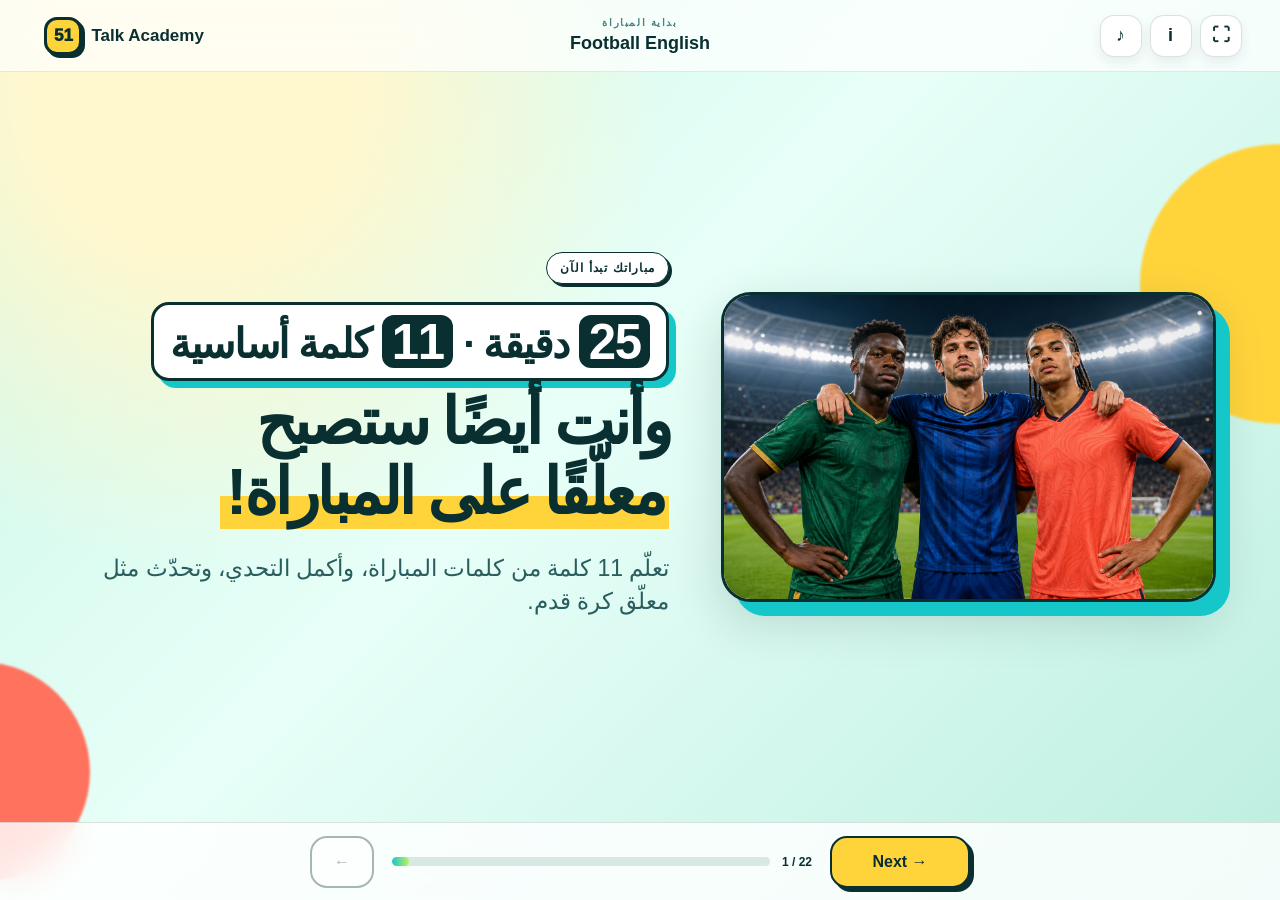
==== index.html @ 07171f73 "Publish Football English interactive H5" ====
<!doctype html>
<html lang="en">
<head>
  <meta charset="utf-8" />
  <meta name="viewport" content="width=device-width,initial-scale=1,viewport-fit=cover" />
  <meta name="theme-color" content="#082c2d" />
  <title>Football English | Interactive Trial Lesson</title>
  <link rel="stylesheet" href="styles.css" />
</head>
<body>
  <div id="app" class="app-shell">
    <header class="topbar">
      <button class="brand" id="homeBtn" aria-label="Restart lesson">
        <span class="brand-mark">51</span><span id="brandName">Talk Academy</span>
      </button>
      <div class="lesson-meta">
        <span class="eyebrow" id="stageLabel">Kick-off</span>
        <strong id="lessonTitle">Football English</strong>
      </div>
      <div class="top-actions">
        <button class="icon-btn" id="soundBtn" aria-label="Toggle sound" title="Sound">♪</button>
        <button class="icon-btn" id="teacherBtn" aria-label="Teacher notes" title="Teacher notes">i</button>
        <button class="icon-btn" id="fullBtn" aria-label="Full screen" title="Full screen">⛶</button>
      </div>
    </header>

    <main id="lesson" class="lesson" aria-live="polite"></main>

    <footer class="player-controls">
      <button id="prevBtn" class="nav-btn secondary" aria-label="Previous scene">←</button>
      <div class="progress-wrap" aria-label="Lesson progress">
        <div class="progress-track"><div id="progressBar" class="progress-bar"></div></div>
        <span id="progressText">1 / 22</span>
      </div>
      <button id="nextBtn" class="nav-btn primary">Next <span>→</span></button>
    </footer>
  </div>

  <dialog id="teacherPanel" class="teacher-panel">
    <form method="dialog" class="teacher-card">
      <div class="panel-head"><div><span class="eyebrow">Teacher mode</span><h2 id="teacherTitle">Kick-off</h2></div><button class="icon-btn" value="close" aria-label="Close">×</button></div>
      <div id="teacherCopy" class="teacher-copy"></div>
      <div class="teacher-tools">
        <button type="button" id="revealBtn" class="tool-btn">Reveal / reset</button>
        <button type="button" id="restartBtn" class="tool-btn">Restart lesson</button>
      </div>
      <p class="shortcut-note">Keyboard: ← → navigate · R reveal/reset · T teacher notes</p>
    </form>
  </dialog>

  <script src="course.config.js"></script>
  <script src="app.js"></script>
</body>
</html>
---- styles.css ----
:root{--ink:#092f30;--ink2:#155354;--cream:#fffaf0;--paper:#fff;--lime:#bdf061;--yellow:#ffd43b;--coral:#ff725e;--teal:#16c7c9;--line:rgba(9,47,48,.14);--shadow:0 18px 50px rgba(4,34,35,.16);font-family:Inter,Avenir Next,Avenir,Segoe UI,Arial,sans-serif;color:var(--ink);background:#dff7ed}
*{box-sizing:border-box}html,body{max-width:100%;overflow-x:hidden}body{margin:0;min-height:100vh;background:radial-gradient(circle at 15% 10%,#fff8ce 0 12%,transparent 35%),linear-gradient(135deg,#c9f6e5,#e7fff8 45%,#bdeee0);overflow-y:hidden}button{font:inherit;color:inherit}.app-shell{width:100%;max-width:100vw;height:100dvh;display:grid;grid-template-rows:72px minmax(0,1fr) 78px;position:relative;isolation:isolate;overflow:hidden}.app-shell:before,.app-shell:after{content:"";position:fixed;border-radius:50%;filter:blur(1px);z-index:-1}.app-shell:before{width:280px;height:280px;background:#ffd43b;right:-140px;top:16%}.app-shell:after{width:220px;height:220px;background:#ff725e;left:-130px;bottom:2%}.topbar{display:grid;grid-template-columns:1fr auto 1fr;align-items:center;padding:12px clamp(16px,3vw,44px);border-bottom:1px solid rgba(9,47,48,.1);background:rgba(255,255,255,.72);backdrop-filter:blur(18px);z-index:5;min-width:0}.brand{border:0;background:none;display:flex;align-items:center;gap:9px;font-weight:850;font-size:17px;cursor:pointer;justify-self:start;min-width:0}.brand-mark{display:grid;place-items:center;width:38px;height:38px;flex:0 0 auto;background:var(--yellow);border:3px solid var(--ink);border-radius:13px;box-shadow:3px 3px 0 var(--ink);font-weight:950}.lesson-meta{text-align:center;line-height:1.15}.lesson-meta strong{font-size:18px}.eyebrow{display:block;text-transform:uppercase;letter-spacing:.16em;font-size:10px;font-weight:900;color:#478182;margin-bottom:4px}.top-actions{justify-self:end;display:flex;gap:8px;min-width:0}.icon-btn{width:42px;height:42px;border:1px solid var(--line);border-radius:14px;background:white;box-shadow:0 5px 12px rgba(9,47,48,.08);cursor:pointer;font-weight:900;font-size:18px}.icon-btn:hover{transform:translateY(-1px);box-shadow:0 8px 18px rgba(9,47,48,.14)}
.lesson{min-height:0;min-width:0;padding:clamp(16px,2.5vw,34px) clamp(16px,5vw,78px);display:grid;place-items:center}.scene{width:min(1180px,100%);min-width:0;height:100%;max-height:680px;display:grid;grid-template-columns:minmax(0,1.1fr) minmax(300px,.9fr);gap:clamp(22px,4vw,64px);align-items:center;animation:sceneIn .35s ease both}.scene>*{min-width:0}.scene.center{grid-template-columns:minmax(0,1fr);text-align:center;max-width:1050px}.scene.compact{max-width:980px}.scene h1{font-size:clamp(43px,6vw,86px);line-height:.95;letter-spacing:-.055em;margin:12px 0 20px}.scene h2{font-size:clamp(34px,4.2vw,62px);line-height:1;letter-spacing:-.04em;margin:6px 0 15px}.scene h3{font-size:clamp(20px,2vw,30px);margin:0 0 10px}.lead{font-size:clamp(18px,1.8vw,26px);line-height:1.45;color:#295d5e;max-width:760px}.kicker{display:inline-flex;align-items:center;gap:8px;padding:8px 13px;border:1px solid var(--ink);border-radius:999px;background:white;font-size:12px;font-weight:900;letter-spacing:.08em;text-transform:uppercase;box-shadow:3px 3px 0 var(--ink)}.accent{color:#e44e3b}.yellow-mark{background:linear-gradient(transparent 58%,var(--yellow) 58%)}.hero-ball{width:min(430px,38vw);aspect-ratio:1;border-radius:50%;display:grid;place-items:center;margin:auto;background:radial-gradient(circle at 36% 28%,#fff 0 6%,#eff5ee 7% 45%,#d3e2d5 46%);border:9px solid var(--ink);box-shadow:20px 24px 0 rgba(22,199,201,.55),var(--shadow);font-size:clamp(100px,15vw,210px);transform:rotate(-8deg);position:relative}.hero-ball:after{content:"";position:absolute;inset:10%;border:4px dashed var(--ink);border-radius:50%;opacity:.2}.tiny-meta{display:flex;gap:12px;flex-wrap:wrap;margin-top:25px}.tiny-meta span{background:white;border:1px solid var(--line);border-radius:12px;padding:9px 12px;font-size:13px;font-weight:800}.prompt-card{background:rgba(255,255,255,.88);border:2px solid var(--ink);border-radius:26px;padding:clamp(22px,3vw,36px);box-shadow:9px 9px 0 var(--ink);text-align:left}.choice-grid{display:grid;grid-template-columns:repeat(2,minmax(0,1fr));gap:12px;margin-top:22px}.choice{min-height:76px;border:2px solid var(--ink);border-radius:18px;background:white;padding:14px 16px;text-align:left;font-weight:850;font-size:17px;cursor:pointer;transition:.16s}.choice:hover{transform:translateY(-2px);box-shadow:4px 5px 0 var(--ink)}.choice.selected{background:var(--yellow);box-shadow:4px 5px 0 var(--ink)}.choice.correct{background:var(--lime)}.choice.wrong{background:#ffd0c9}.feedback{min-height:30px;margin-top:16px;font-weight:850;color:#1b6560}.pitch{width:min(520px,100%);aspect-ratio:1.45;background:#3f9b59;border:8px solid white;outline:3px solid var(--ink);border-radius:24px;position:relative;box-shadow:var(--shadow);overflow:hidden}.pitch:before{content:"";position:absolute;left:50%;top:0;bottom:0;border-left:3px solid rgba(255,255,255,.8)}.pitch:after{content:"";position:absolute;left:50%;top:50%;width:120px;height:120px;border:3px solid rgba(255,255,255,.8);border-radius:50%;transform:translate(-50%,-50%)}.pitch-zone{position:absolute;border:0;border-radius:13px;padding:9px 12px;background:white;font-weight:900;box-shadow:3px 3px 0 var(--ink);cursor:pointer;z-index:2}.pitch-zone.active{background:var(--yellow)}.z-gk{left:3%;top:42%}.z-def{left:22%;top:25%}.z-mid{left:43%;bottom:12%}.z-wing{right:20%;top:15%}.z-str{right:4%;top:42%}.role-card{background:#fff;border:2px solid var(--ink);border-radius:28px;padding:clamp(24px,3vw,40px);box-shadow:10px 10px 0 var(--ink);position:relative;overflow:hidden}.role-card:after{content:attr(data-number);position:absolute;right:-5px;bottom:-45px;font-size:180px;line-height:1;font-weight:950;color:#e8f5ef;z-index:0}.role-card>*{position:relative;z-index:1}.word{font-size:clamp(42px,5vw,70px);font-weight:950;letter-spacing:-.045em}.phonetic{font-family:Georgia,serif;color:#397374;font-size:18px}.definition{font-size:clamp(19px,2vw,27px);line-height:1.4;margin:22px 0}.morph{display:inline-block;background:var(--yellow);padding:8px 12px;border-radius:10px;font-weight:900}.role-visual{width:min(380px,100%);aspect-ratio:1;border:2px solid var(--ink);border-radius:40% 60% 58% 42%/45% 38% 62% 55%;background:linear-gradient(145deg,var(--yellow),#fff2a7);display:grid;place-items:center;font-size:clamp(100px,14vw,190px);box-shadow:15px 16px 0 var(--teal)}.rule-grid{display:grid;grid-template-columns:repeat(2,minmax(0,1fr));gap:16px;margin-top:20px}.rule-card{background:white;border:2px solid var(--ink);border-radius:22px;padding:18px;text-align:left;min-height:150px;cursor:pointer;position:relative}.rule-card:hover,.rule-card.open{transform:translateY(-2px);box-shadow:5px 6px 0 var(--ink)}.rule-card .rule-answer{opacity:0;transform:translateY(5px);transition:.2s}.rule-card.open .rule-answer{opacity:1;transform:none}.rule-icon{font-size:34px}.match-board{display:grid;grid-template-columns:minmax(0,1fr) minmax(0,1fr);gap:14px}.match-col{display:grid;gap:10px;min-width:0}.match-btn{border:2px solid var(--ink);border-radius:15px;padding:13px;background:white;font-weight:850;cursor:pointer;text-align:left;min-width:0}.match-btn.picked{background:var(--yellow)}.match-btn.done{background:var(--lime);opacity:.65}.score-pill{display:inline-flex;background:var(--ink);color:white;border-radius:999px;padding:8px 14px;font-weight:900}.sentence{font-size:clamp(24px,3vw,40px);line-height:1.35;font-weight:850;background:white;border:2px solid var(--ink);border-radius:22px;padding:24px;box-shadow:8px 8px 0 var(--ink)}.word-bank{display:flex;gap:10px;flex-wrap:wrap;justify-content:center;margin-top:22px}.word-chip{border:2px solid var(--ink);background:white;border-radius:999px;padding:10px 16px;font-weight:900;cursor:pointer}.word-chip:hover{background:var(--yellow)}.talk-cards{display:grid;grid-template-columns:repeat(3,minmax(0,1fr));gap:18px;margin-top:26px}.talk-card{background:white;border:2px solid var(--ink);border-radius:22px;padding:22px;text-align:left;cursor:pointer;min-height:180px;display:flex;flex-direction:column;justify-content:space-between;min-width:0}.talk-card:hover,.talk-card.selected{background:var(--yellow);transform:rotate(-1deg);box-shadow:6px 7px 0 var(--ink)}.talk-card span{font-size:34px}.recap-grid{display:grid;grid-template-columns:repeat(3,minmax(0,1fr));gap:14px;margin-top:22px}.recap{background:white;border:2px solid var(--ink);border-radius:18px;padding:18px;min-width:0}.recap strong{display:block;font-size:28px;margin-bottom:4px}.badge{width:150px;height:150px;margin:0 auto 20px;border:4px solid var(--ink);background:var(--yellow);border-radius:50%;display:grid;place-items:center;font-size:70px;box-shadow:10px 10px 0 var(--teal)}
.player-controls{display:grid;grid-template-columns:64px minmax(180px,420px) 140px;gap:18px;align-items:center;justify-content:center;padding:10px 18px calc(10px + env(safe-area-inset-bottom));background:rgba(255,255,255,.82);backdrop-filter:blur(18px);border-top:1px solid var(--line);z-index:5}.nav-btn{height:52px;border:2px solid var(--ink);border-radius:17px;font-weight:900;cursor:pointer}.nav-btn.primary{background:var(--yellow);box-shadow:4px 4px 0 var(--ink)}.nav-btn.secondary{background:white}.nav-btn:disabled{opacity:.35;box-shadow:none;cursor:not-allowed}.progress-wrap{display:flex;align-items:center;gap:12px}.progress-track{height:9px;background:#d8e8e2;border-radius:999px;overflow:hidden;flex:1}.progress-bar{height:100%;width:0;background:linear-gradient(90deg,var(--teal),var(--lime));border-radius:inherit;transition:width .3s}.progress-wrap span{font-size:12px;font-weight:900;white-space:nowrap}.teacher-panel{border:0;background:transparent;padding:18px;max-width:580px;width:calc(100% - 32px)}.teacher-panel::backdrop{background:rgba(3,28,29,.56);backdrop-filter:blur(5px)}.teacher-card{background:#fffdf5;border:2px solid var(--ink);border-radius:26px;padding:28px;box-shadow:12px 12px 0 var(--ink)}.panel-head{display:flex;justify-content:space-between;gap:20px}.panel-head h2{margin:0;font-size:30px}.teacher-copy{font-size:17px;line-height:1.55;color:#315f60;margin:20px 0}.teacher-tools{display:flex;gap:10px;flex-wrap:wrap}.tool-btn{border:2px solid var(--ink);border-radius:13px;background:var(--yellow);font-weight:900;padding:11px 15px;cursor:pointer}.shortcut-note{font-size:12px;color:#719091;margin:18px 0 0}@keyframes sceneIn{from{opacity:0;transform:translateY(10px)}to{opacity:1;transform:none}}
@media(max-width:760px){body{overflow-y:auto}.app-shell{min-height:100dvh;height:auto;grid-template-rows:62px minmax(calc(100dvh - 132px),auto) 70px}.topbar{grid-template-columns:minmax(0,1fr) auto;padding:8px 12px}.lesson-meta{display:none}.brand{grid-column:1;font-size:14px}.brand>span:last-child{overflow:hidden;text-overflow:ellipsis;white-space:nowrap}.brand-mark{width:34px;height:34px}.top-actions{grid-column:2;gap:5px}.icon-btn{width:38px;height:38px}.lesson{padding:22px 16px 30px;align-items:start;overflow:hidden}.scene,.scene.center{width:100%;grid-template-columns:minmax(0,1fr);gap:26px;height:auto;max-height:none}.scene h1{font-size:42px;overflow-wrap:anywhere}.scene h2{font-size:37px;overflow-wrap:anywhere}.hero-ball{width:210px;font-size:110px;order:-1}.pitch{margin:auto}.pitch-zone{font-size:11px;padding:7px}.choice-grid,.rule-grid,.talk-cards,.recap-grid{grid-template-columns:minmax(0,1fr)}.choice{min-height:62px}.role-visual{width:220px;font-size:110px;margin:auto;order:-1}.role-card{box-shadow:6px 6px 0 var(--ink)}.talk-card{min-height:120px}.player-controls{position:sticky;bottom:0;width:100%;grid-template-columns:52px minmax(0,1fr) 102px;gap:10px}.nav-btn{height:48px}.progress-wrap{min-width:0}.progress-wrap span{display:none}.teacher-card{padding:20px}.match-board{gap:8px}.match-btn{font-size:13px;padding:10px}}
@media(prefers-reduced-motion:reduce){*{animation:none!important;transition:none!important}}

/* Original football illustration system */
.scene h1{line-height:1.03}.hero-title{display:flex;flex-direction:column;align-items:flex-start;gap:.08em}.hero-title>span{display:block}.yellow-mark{padding:0 .07em .08em;box-decoration-break:clone;-webkit-box-decoration-break:clone}.art-frame{width:100%;max-width:520px;margin:auto;border:3px solid var(--ink);border-radius:30px;overflow:hidden;background:#fff;box-shadow:14px 14px 0 var(--teal),var(--shadow);aspect-ratio:4/3}.art-frame img{display:block;width:100%;height:100%;object-fit:cover}.hero-art{max-width:560px;aspect-ratio:4/3;transform:rotate(1.5deg)}.tiny-meta span b{display:inline-grid;place-items:center;min-width:25px;height:25px;padding:0 5px;border-radius:8px;background:var(--yellow);margin-right:5px}.split-card{padding:20px 26px;margin-bottom:16px}.split-card .definition{margin:12px 0}.rules-scene{grid-template-columns:minmax(0,1.2fr) minmax(300px,.8fr)}.rule-icon{display:grid;place-items:center;width:38px;height:38px;border-radius:12px;background:var(--yellow);border:2px solid var(--ink);font-size:17px;font-weight:950}.talk-cards{grid-template-columns:1fr;gap:10px;margin-top:20px}.talk-card{min-height:102px;padding:15px 18px;display:grid;grid-template-columns:48px 1fr auto;align-items:center;gap:12px}.talk-card span{font-size:15px;font-weight:950;color:white;background:var(--ink);border-radius:12px;padding:10px 7px;text-align:center}.talk-card h3{margin:0}.talk-card small{white-space:nowrap}.badge{display:none}
@media(max-width:760px){.hero-title{gap:.1em}.scene h1{line-height:1.02}.art-frame,.hero-art{width:min(310px,100%);order:-1;box-shadow:8px 8px 0 var(--teal)}.rules-scene{grid-template-columns:minmax(0,1fr)}.rules-scene .art-frame{order:-1}.split-card{padding:18px}.talk-card{grid-template-columns:42px 1fr}.talk-card small{grid-column:2}.tiny-meta{gap:8px}.tiny-meta span{padding:8px 10px}}

/* Faithful 25-slide edition */
.art-frame{aspect-ratio:16/10;max-width:590px}.vocab-scene{grid-template-columns:minmax(0,1fr) minmax(360px,1fr)}.vocab-scene .role-card{max-width:650px}.word small{font-size:.28em;letter-spacing:0;color:#397374;margin-left:.18em}.form-stack{display:flex;gap:8px;flex-wrap:wrap}.speak-word{margin-top:18px;border:2px solid var(--ink);border-radius:13px;background:var(--lime);padding:10px 14px;font-weight:900;cursor:pointer}.warm-list,.talk-list{display:grid;gap:10px;margin-top:20px}.talk-line{border:2px solid var(--ink);border-radius:15px;background:#fff;padding:12px 15px;text-align:left;font-weight:800;cursor:pointer}.talk-line:hover,.talk-line.selected{background:var(--yellow);box-shadow:4px 4px 0 var(--ink)}.talk-line b{display:inline-grid;place-items:center;width:30px;height:30px;background:var(--ink);color:white;border-radius:9px;margin-right:10px}.fact-grid{display:flex;gap:9px;flex-wrap:wrap}.fact-grid span{background:white;border:2px solid var(--ink);border-radius:999px;padding:8px 13px;font-weight:900}.compact-bank{margin:10px auto 18px;max-width:980px}.word-chip.selected{background:var(--yellow);box-shadow:3px 3px 0 var(--ink)}.fill-grid{display:grid;grid-template-columns:repeat(2,minmax(0,1fr));gap:12px;text-align:left}.fill-card{border:2px solid var(--ink);border-radius:16px;background:#fff;padding:15px;min-height:92px;text-align:left;font-size:16px;line-height:1.4;cursor:pointer}.fill-card span{display:block;color:#6a8989;font-size:12px;margin-top:9px}.fill-card.correct{background:#ddf7ad}.fill-card.wrong{background:#ffd0c9}.answer-grid{display:grid;grid-template-columns:repeat(4,minmax(0,1fr));gap:11px;margin-top:22px}.answer-grid div{display:flex;gap:10px;align-items:center;background:white;border:2px solid var(--ink);border-radius:15px;padding:12px;text-align:left}.answer-grid b{display:grid;place-items:center;width:28px;height:28px;border-radius:8px;background:var(--yellow)}.map-grid{display:flex;max-width:900px;margin:20px auto;gap:12px;justify-content:center;align-items:center;flex-wrap:wrap}.map-core{order:-1;flex-basis:100%;font-size:clamp(30px,4vw,52px);color:white;background:var(--ink);border-radius:22px;padding:18px}.note-grid{display:grid;grid-template-columns:repeat(2,minmax(0,1fr));gap:16px;margin-top:22px}.note-grid div{background:white;border:2px solid var(--ink);border-radius:20px;padding:24px;font-size:18px}.note-grid b{display:block;margin-top:8px}.cefr-grid{display:grid;gap:8px;text-align:left;margin-top:20px}.cefr-grid div{display:grid;grid-template-columns:72px 1fr;align-items:center;background:white;border:2px solid var(--ink);border-radius:14px;overflow:hidden}.cefr-grid strong{display:grid;place-items:center;height:100%;min-height:52px;background:var(--yellow);font-size:22px}.cefr-grid span{padding:10px 14px}.practice-scene{overflow:auto}.practice-scene>div{width:100%}
@media(max-width:760px){.vocab-scene{grid-template-columns:minmax(0,1fr)}.vocab-scene .art-frame{order:-1}.vocab-scene .word{font-size:42px}.vocab-scene .definition{font-size:19px;margin:14px 0}.fill-grid,.answer-grid,.note-grid{grid-template-columns:minmax(0,1fr)}.practice-scene{overflow:visible}.compact-bank{justify-content:flex-start}.word-chip{font-size:13px;padding:8px 11px}.answer-grid{max-height:none}.cefr-grid div{grid-template-columns:52px 1fr}.scene{padding-bottom:8px}}
.warm-vocab{margin-top:14px}.warm-vocab span{background:var(--yellow)}.profile-intro{margin-bottom:12px}.profile-list{display:grid;grid-template-columns:repeat(2,minmax(0,1fr));gap:8px}.profile-list span{background:white;border:1px solid var(--line);border-radius:11px;padding:9px 11px;font-weight:800}
@media(max-width:760px){.profile-list{grid-template-columns:minmax(0,1fr)}.profile-list span{font-size:13px;padding:7px 9px}}
.fill-card.active{background:#fff4b8;box-shadow:5px 5px 0 var(--ink);transform:translateY(-2px)}
.cefr-scene{display:grid;place-items:center}.cefr-original{display:block;width:min(1180px,100%);max-height:100%;object-fit:contain;border:2px solid var(--ink);border-radius:20px;box-shadow:10px 10px 0 var(--teal)}
@media(max-width:760px){.cefr-original{width:100%;box-shadow:6px 6px 0 var(--teal)}}

/* Position review: positions are separated from match events for accuracy. */
.position-review{max-width:1180px!important;text-align:left!important}.position-review-inner{width:100%;height:100%;display:grid;grid-template-rows:auto minmax(0,1fr) auto;gap:10px}.position-heading{text-align:center}.position-heading h2{font-size:clamp(30px,3.3vw,48px);margin:6px 0}.position-heading p{margin:0 auto;color:#376b6b;font-size:14px}.position-layout{min-height:0;display:grid;grid-template-columns:minmax(0,1.7fr) minmax(260px,.8fr);gap:18px;align-items:stretch}.position-pitch{position:relative;min-height:390px;border:7px solid white;outline:3px solid var(--ink);border-radius:24px;background:linear-gradient(90deg,rgba(255,255,255,.045) 50%,transparent 50%),repeating-linear-gradient(0deg,#3c9a57 0 42px,#439f5e 42px 84px);overflow:hidden;box-shadow:8px 8px 0 var(--teal)}.position-pitch:before{content:"";position:absolute;left:50%;top:0;bottom:0;border-left:3px solid rgba(255,255,255,.78)}.position-pitch:after{content:"";position:absolute;left:50%;top:50%;width:105px;height:105px;border:3px solid rgba(255,255,255,.78);border-radius:50%;transform:translate(-50%,-50%)}.goal{position:absolute;top:33%;height:34%;width:7%;border:3px solid rgba(255,255,255,.85);z-index:1}.goal-top{left:-3px;border-left:0}.goal-bottom{right:-3px;border-right:0}.halfway{position:absolute;left:0;right:0;top:50%;border-top:0}.centre-circle{display:none}.position-token{position:absolute;z-index:3;transform:translate(-50%,-50%);border:2px solid var(--ink);border-radius:13px;background:#fff;padding:7px 9px;line-height:1.05;box-shadow:3px 3px 0 var(--ink);cursor:pointer;white-space:nowrap}.position-token:hover{background:var(--yellow);transform:translate(-50%,-54%)}.position-token b,.position-token small{display:block}.position-token b{font-size:14px}.position-token small{font-size:9px;color:#517777;margin-top:3px}.pos-goalkeeper{left:7%;top:50%}.pos-defender{left:24%;top:50%}.pos-midfielder{left:45%;top:65%}.pos-playmaker{left:61%;top:48%}.pos-winger{left:73%;top:18%}.pos-striker{left:88%;top:50%}.match-terms{display:grid;grid-template-rows:auto auto repeat(4,1fr);gap:7px}.match-terms h3{font-size:15px;margin:2px 0;text-align:center}.match-terms button{border:2px solid var(--ink);border-radius:13px;background:#fff;padding:8px 10px;text-align:left;cursor:pointer}.match-terms button:hover{background:var(--yellow)}.match-terms b,.match-terms small{display:block}.match-terms b{font-size:14px}.match-terms small{font-size:10px;color:#517777;margin-top:2px;line-height:1.2}.match-terms .player-general{background:var(--yellow)}.position-note{text-align:center;margin:0;color:#376b6b;font-size:12px;font-weight:750}

/* The full original CEFR chart must stay above the player controls. */
.cefr-scene{width:100%!important;max-width:none!important;height:100%!important;max-height:100%!important;min-height:0;overflow:hidden;padding:0}.cefr-original{width:auto!important;height:auto!important;max-width:100%!important;max-height:calc(100dvh - 220px)!important;object-fit:contain!important}
@media(max-width:760px){.position-review{padding-bottom:10px}.position-review-inner{height:auto}.position-layout{grid-template-columns:minmax(0,1fr);gap:20px}.position-pitch{min-height:330px}.position-heading h2{font-size:34px}.position-heading p{font-size:13px}.match-terms{grid-template-rows:auto auto repeat(4,auto)}.position-token{padding:6px 7px}.position-token b{font-size:11px}.position-token small{font-size:8px}.pos-goalkeeper{left:14%;top:62%}.pos-defender{left:32%;top:40%}.pos-midfielder{left:46%;top:75%}.pos-playmaker{left:61%;top:49%}.pos-winger{left:75%;top:20%}.pos-striker{left:85%;top:68%}.position-note{text-align:left}.cefr-scene{height:calc(100dvh - 132px)!important;display:grid;place-items:center}.cefr-original{max-height:calc(100dvh - 190px)!important}}

/* High-impact opening promise supplied by the course owner. */
.hook-title{display:grid;gap:10px;margin:18px 0 20px!important;line-height:.98!important}.hook-numbers{display:block;width:max-content;max-width:100%;padding:10px 16px;border:3px solid var(--ink);border-radius:18px;background:#fff;box-shadow:7px 7px 0 var(--teal);font-size:clamp(25px,3.2vw,45px);letter-spacing:-.035em}.hook-numbers b{display:inline-block;color:#fff;background:var(--ink);border-radius:12px;padding:.05em .2em;font-size:1.2em}.hook-payoff{display:block;font-size:clamp(40px,5vw,72px);letter-spacing:-.055em}.hook-payoff em{display:inline-block;margin-top:7px;padding:0 .1em .08em;background:linear-gradient(transparent 52%,var(--yellow) 52%);font-style:normal;color:var(--ink)}
.hook-copy{text-align:right}.hook-copy .hook-numbers{margin-left:auto}.hook-copy .lead{margin-left:auto}
@media(max-width:760px){.hook-scene .art-frame{order:-1}.hook-title{gap:8px!important;margin:12px 0 16px!important}.hook-numbers{font-size:23px;padding:8px 10px;border-radius:14px;box-shadow:5px 5px 0 var(--teal)}.hook-payoff{font-size:39px;line-height:1.04;letter-spacing:-.045em}.hook-scene .lead{font-size:18px}}

/* Low-pressure exit task: two choices build one spoken sentence. */
.mini-challenge{grid-template-columns:minmax(360px,1.05fr) minmax(420px,.95fr);gap:clamp(24px,3vw,46px);max-width:1240px}.challenge-visual{position:relative;overflow:hidden;aspect-ratio:16/11;border:3px solid var(--ink);border-radius:28px;background:#fff;box-shadow:12px 12px 0 var(--teal),var(--shadow)}.challenge-visual img{width:100%;height:100%;display:block;object-fit:cover}.challenge-visual span{position:absolute;left:18px;top:18px;padding:9px 13px;border:2px solid var(--ink);border-radius:999px;background:var(--yellow);box-shadow:3px 3px 0 var(--ink);font-size:12px;font-weight:950;letter-spacing:.08em}.challenge-panel{background:rgba(255,255,255,.94);border:2px solid var(--ink);border-radius:28px;padding:clamp(20px,2.4vw,34px);box-shadow:10px 10px 0 var(--ink)}.challenge-panel h2{font-size:clamp(32px,3.7vw,52px);margin:14px 0 10px}.challenge-ar{margin:0 0 15px;color:#376b6b;font-size:16px;line-height:1.5}.challenge-step{display:grid;grid-template-columns:34px minmax(0,1fr);gap:10px;align-items:start;margin:12px 0}.challenge-step>b{display:grid;place-items:center;width:30px;height:30px;border-radius:9px;background:var(--ink);color:#fff}.challenge-step strong{display:block;margin:4px 0 8px}.challenge-options{display:flex;gap:7px;flex-wrap:wrap}.challenge-options button{border:2px solid var(--ink);border-radius:999px;background:#fff;padding:8px 11px;font-size:13px;font-weight:900;cursor:pointer}.challenge-options button:hover,.challenge-options button.selected{background:var(--yellow);box-shadow:2px 2px 0 var(--ink)}.challenge-sentence{margin-top:14px;padding:13px 16px;border:2px solid var(--ink);border-radius:15px;background:#f4fbf7;font-size:clamp(21px,2.2vw,30px);font-weight:900}.challenge-sentence.success{background:var(--lime)}.challenge-feedback{min-height:24px;margin:8px 0 4px;color:#2b6464;font-size:13px;font-weight:800}.challenge-actions{display:flex;align-items:center;gap:12px;flex-wrap:wrap}.challenge-help{border:2px solid var(--ink);border-radius:12px;background:#fff;padding:8px 11px;font-size:12px;font-weight:900;cursor:pointer}.challenge-help:hover{background:var(--yellow)}#challengeSuccess{font-size:11px;font-weight:950;color:#16725d;letter-spacing:.05em}
@media(max-width:760px){.mini-challenge{grid-template-columns:minmax(0,1fr);gap:20px}.challenge-visual{order:-1;width:100%;aspect-ratio:16/10;box-shadow:7px 7px 0 var(--teal)}.challenge-panel{padding:18px;box-shadow:6px 6px 0 var(--ink)}.challenge-panel h2{font-size:34px}.challenge-ar{font-size:14px}.challenge-options button{font-size:12px;padding:7px 9px}.challenge-step{grid-template-columns:30px minmax(0,1fr)}.challenge-sentence{font-size:21px}}
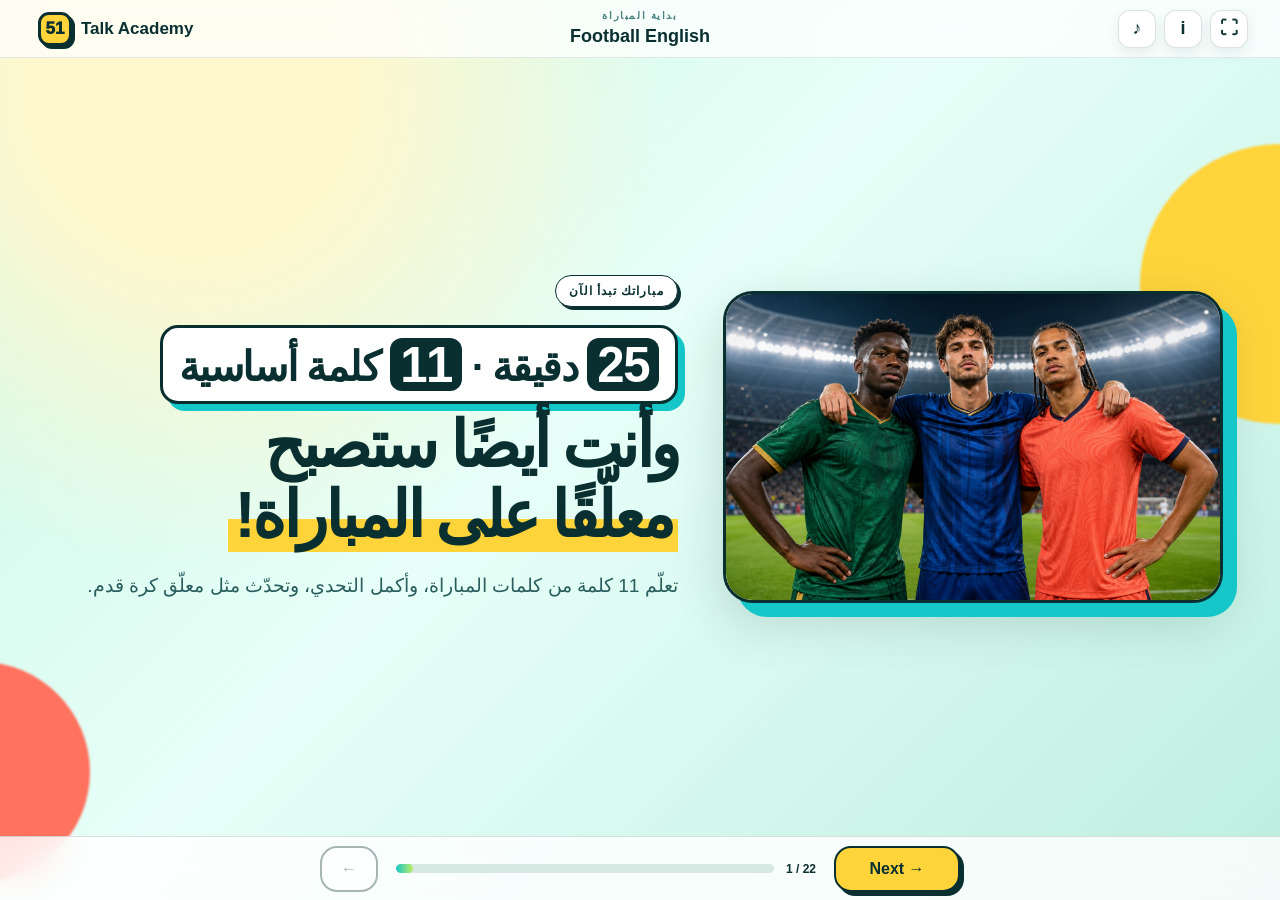
==== commit 1c6022d5: "Fit courseware in standard browser windows" ====
--- a/index.html
+++ b/index.html
@@ -5,7 +5,7 @@
   <meta name="viewport" content="width=device-width,initial-scale=1,viewport-fit=cover" />
   <meta name="theme-color" content="#082c2d" />
   <title>Football English | Interactive Trial Lesson</title>
-  <link rel="stylesheet" href="styles.css" />
+  <link rel="stylesheet" href="styles.css?v=2.3.2" />
 </head>
 <body>
   <div id="app" class="app-shell">
@@ -48,7 +48,7 @@
     </form>
   </dialog>
 
-  <script src="course.config.js"></script>
-  <script src="app.js"></script>
+  <script src="course.config.js?v=2.3.2"></script>
+  <script src="app.js?v=2.3.2"></script>
 </body>
 </html>
--- a/styles.css
+++ b/styles.css
@@ -33,3 +33,37 @@
 /* Low-pressure exit task: two choices build one spoken sentence. */
 .mini-challenge{grid-template-columns:minmax(360px,1.05fr) minmax(420px,.95fr);gap:clamp(24px,3vw,46px);max-width:1240px}.challenge-visual{position:relative;overflow:hidden;aspect-ratio:16/11;border:3px solid var(--ink);border-radius:28px;background:#fff;box-shadow:12px 12px 0 var(--teal),var(--shadow)}.challenge-visual img{width:100%;height:100%;display:block;object-fit:cover}.challenge-visual span{position:absolute;left:18px;top:18px;padding:9px 13px;border:2px solid var(--ink);border-radius:999px;background:var(--yellow);box-shadow:3px 3px 0 var(--ink);font-size:12px;font-weight:950;letter-spacing:.08em}.challenge-panel{background:rgba(255,255,255,.94);border:2px solid var(--ink);border-radius:28px;padding:clamp(20px,2.4vw,34px);box-shadow:10px 10px 0 var(--ink)}.challenge-panel h2{font-size:clamp(32px,3.7vw,52px);margin:14px 0 10px}.challenge-ar{margin:0 0 15px;color:#376b6b;font-size:16px;line-height:1.5}.challenge-step{display:grid;grid-template-columns:34px minmax(0,1fr);gap:10px;align-items:start;margin:12px 0}.challenge-step>b{display:grid;place-items:center;width:30px;height:30px;border-radius:9px;background:var(--ink);color:#fff}.challenge-step strong{display:block;margin:4px 0 8px}.challenge-options{display:flex;gap:7px;flex-wrap:wrap}.challenge-options button{border:2px solid var(--ink);border-radius:999px;background:#fff;padding:8px 11px;font-size:13px;font-weight:900;cursor:pointer}.challenge-options button:hover,.challenge-options button.selected{background:var(--yellow);box-shadow:2px 2px 0 var(--ink)}.challenge-sentence{margin-top:14px;padding:13px 16px;border:2px solid var(--ink);border-radius:15px;background:#f4fbf7;font-size:clamp(21px,2.2vw,30px);font-weight:900}.challenge-sentence.success{background:var(--lime)}.challenge-feedback{min-height:24px;margin:8px 0 4px;color:#2b6464;font-size:13px;font-weight:800}.challenge-actions{display:flex;align-items:center;gap:12px;flex-wrap:wrap}.challenge-help{border:2px solid var(--ink);border-radius:12px;background:#fff;padding:8px 11px;font-size:12px;font-weight:900;cursor:pointer}.challenge-help:hover{background:var(--yellow)}#challengeSuccess{font-size:11px;font-weight:950;color:#16725d;letter-spacing:.05em}
 @media(max-width:760px){.mini-challenge{grid-template-columns:minmax(0,1fr);gap:20px}.challenge-visual{order:-1;width:100%;aspect-ratio:16/10;box-shadow:7px 7px 0 var(--teal)}.challenge-panel{padding:18px;box-shadow:6px 6px 0 var(--ink)}.challenge-panel h2{font-size:34px}.challenge-ar{font-size:14px}.challenge-options button{font-size:12px;padding:7px 9px}.challenge-step{grid-template-columns:30px minmax(0,1fr)}.challenge-sentence{font-size:21px}}
+
+/* Fit complete lesson pages inside an ordinary desktop browser window. */
+@media (min-width:761px) and (max-height:900px){
+ .app-shell{grid-template-rows:58px minmax(0,1fr) 64px}
+ .topbar{padding:7px clamp(16px,2.5vw,36px)}
+ .brand-mark{width:34px;height:34px;border-radius:11px}
+ .icon-btn{width:38px;height:38px;border-radius:12px}
+ .lesson{padding:10px clamp(20px,3.5vw,52px)}
+ .scene{height:100%;max-height:100%;gap:clamp(18px,3vw,42px)}
+ .scene h1{font-size:clamp(38px,5.1vw,68px);margin:8px 0 13px}
+ .scene h2{font-size:clamp(30px,3.5vw,49px);margin:4px 0 10px}
+ .lead{font-size:clamp(16px,1.5vw,21px)}
+ .art-frame{max-width:500px;max-height:calc(100dvh - 156px)}
+ .role-card{padding:clamp(18px,2vw,28px)}
+ .word{font-size:clamp(38px,4.2vw,58px)}
+ .definition{font-size:clamp(17px,1.55vw,22px);margin:13px 0}
+ .speak-word{margin-top:12px;padding:8px 12px}
+ .practice-scene{overflow:hidden}
+ .fill-grid{gap:8px}
+ .fill-card{min-height:74px;padding:10px 12px;font-size:14px}
+ .fill-card span{margin-top:5px}
+ .word-bank{margin-top:10px}
+ .word-chip{padding:7px 12px;font-size:13px}
+ .answer-grid{margin-top:12px;gap:8px}
+ .answer-grid div{padding:8px}
+ .position-pitch{min-height:min(360px,calc(100dvh - 250px))}
+ .challenge-panel{padding:18px 24px}
+ .challenge-panel h2{font-size:clamp(29px,3.1vw,43px);margin:9px 0 7px}
+ .challenge-step{margin:8px 0}
+ .challenge-sentence{margin-top:9px;padding:9px 13px}
+ .cefr-original{width:auto!important;height:calc(100dvh - 142px)!important;max-width:100%!important;max-height:calc(100dvh - 142px)!important;object-fit:contain!important}
+ .player-controls{padding:6px 18px;grid-template-columns:58px minmax(180px,420px) 126px}
+ .nav-btn{height:46px}
+}
